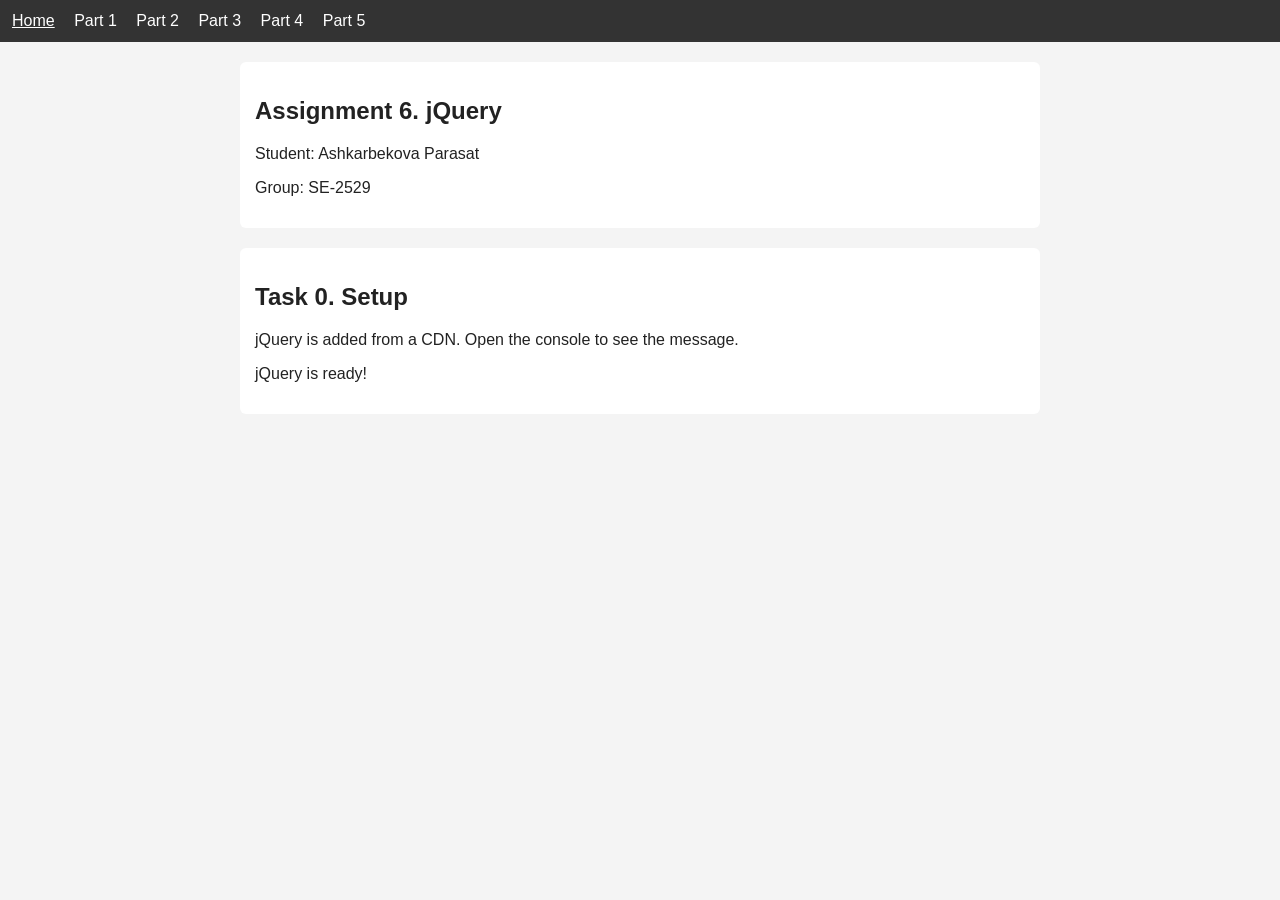
==== index.html @ 3f661ad1 "Add home page with jQuery setup" ====
<!DOCTYPE html>
<html lang="en">
<head>
  <meta charset="UTF-8">
  <meta name="viewport" content="width=device-width, initial-scale=1.0">
  <title>Assignment 6 - jQuery</title>
  <link rel="stylesheet" href="style.css">
</head>
<body>
  <nav>
    <a href="index.html" class="active">Home</a>
    <a href="part1.html">Part 1</a>
    <a href="part2.html">Part 2</a>
    <a href="part3.html">Part 3</a>
    <a href="part4.html">Part 4</a>
    <a href="part5.html">Part 5</a>
  </nav>
  <main>
    <section>
      <h1>Assignment 6. jQuery</h1>
      <p>Student: Ashkarbekova Parasat</p>
      <p>Group: SE-2529</p>
    </section>
    <section>
      <h2>Task 0. Setup</h2>
      <p>jQuery is added from a CDN. Open the console to see the message.</p>
      <p id="status">jQuery is not ready.</p>
    </section>
  </main>
  <script src="https://code.jquery.com/jquery-3.7.1.min.js"></script>
  <script src="js/index.js"></script>
</body>
</html>
---- style.css ----
body {
  font-family: Arial, sans-serif;
  margin: 0;
  background: #f4f4f4;
  color: #222;
}

nav {
  background: #333;
  padding: 12px;
}

nav a {
  color: #fff;
  margin-right: 15px;
  text-decoration: none;
}

nav a.active {
  text-decoration: underline;
}

main {
  max-width: 800px;
  margin: 20px auto;
  padding: 0 15px;
}

section {
  background: #fff;
  padding: 15px;
  margin-bottom: 20px;
  border-radius: 6px;
}

button {
  padding: 6px 12px;
  margin: 4px 4px 4px 0;
  cursor: pointer;
}
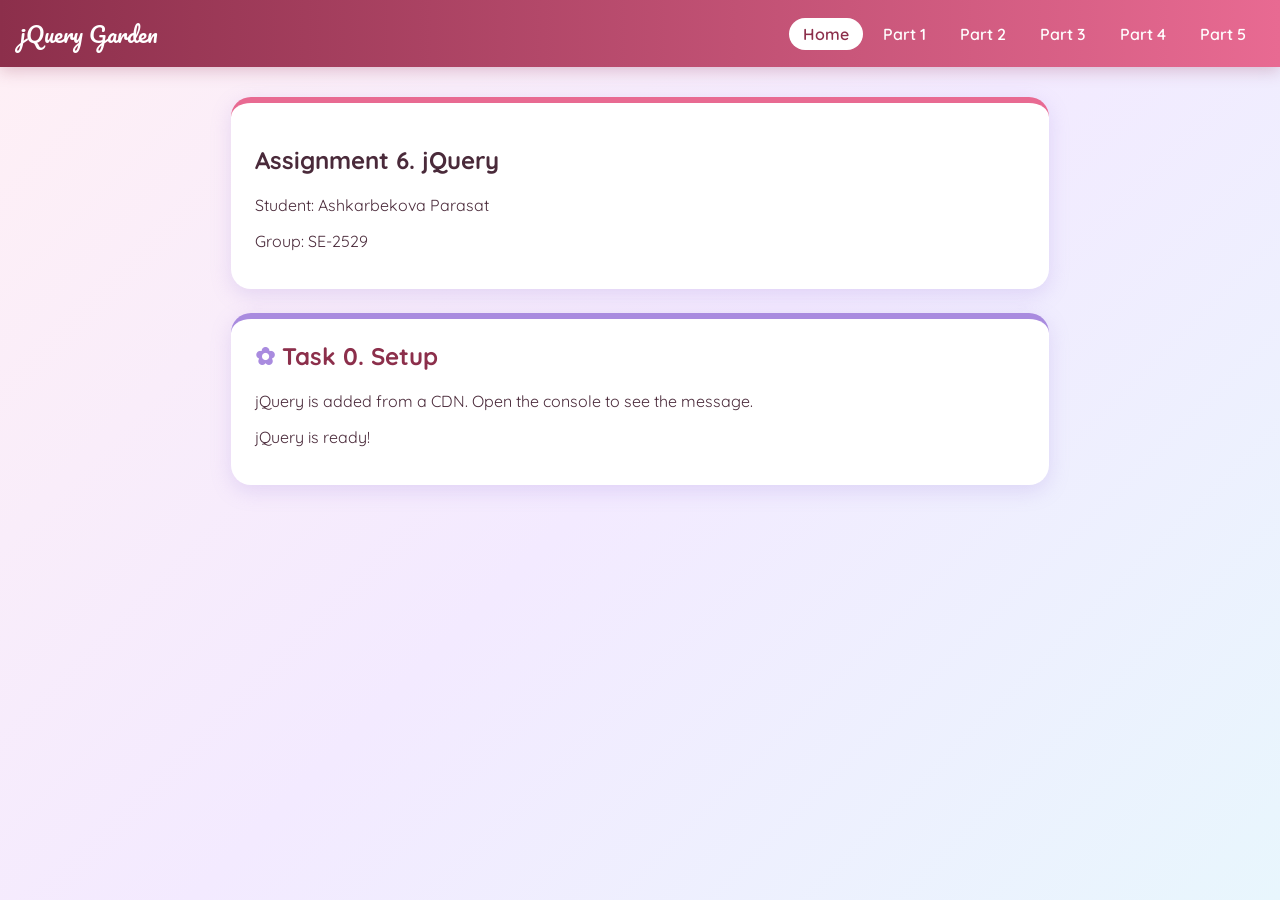
==== commit d68199f2: "Add logo and page titles, use new images Co-Authored-By: Claude Opus 5.5 <noreply@anthropic.com>" ====
--- a/index.html
+++ b/index.html
@@ -8,6 +8,7 @@
 </head>
 <body>
   <nav>
+    <span class="logo">jQuery Garden</span>
     <a href="index.html" class="active">Home</a>
     <a href="part1.html">Part 1</a>
     <a href="part2.html">Part 2</a>
--- a/style.css
+++ b/style.css
@@ -1,40 +1,136 @@
+@import url("https://fonts.googleapis.com/css2?family=Pacifico&family=Quicksand:wght@400;600;700&display=swap");
+
+:root {
+  --burgundy: #8c2f4b;
+  --rose: #e86a92;
+  --pink: #f7c6d9;
+  --blush: #fff0f5;
+  --lavender: #a98bdf;
+  --sky: #5fb3e0;
+  --mint: #4fb38a;
+  --butter: #ffe8a3;
+  --peach: #f4945c;
+  --text: #4a2a3a;
+}
+
+* {
+  box-sizing: border-box;
+}
+
 body {
-  font-family: Arial, sans-serif;
   margin: 0;
-  background: #f4f4f4;
-  color: #222;
+  min-height: 100vh;
+  font-family: "Quicksand", Arial, sans-serif;
+  color: var(--text);
+  background: linear-gradient(135deg, #fff0f5 0%, #f3eaff 50%, #e8f6fd 100%);
 }
 
 nav {
-  background: #333;
-  padding: 12px;
+  display: flex;
+  flex-wrap: wrap;
+  align-items: center;
+  gap: 6px;
+  padding: 14px 20px;
+  background: linear-gradient(90deg, var(--burgundy), var(--rose));
+  box-shadow: 0 4px 15px rgba(140, 47, 75, 0.25);
+}
+
+.logo {
+  margin-right: auto;
+  font-family: "Pacifico", cursive;
+  font-size: 22px;
+  color: #fff;
 }
 
 nav a {
+  padding: 6px 14px;
+  border-radius: 20px;
   color: #fff;
-  margin-right: 15px;
+  font-weight: 600;
   text-decoration: none;
+  transition: background 0.3s;
+}
+
+nav a:hover {
+  background: rgba(255, 255, 255, 0.2);
 }
 
 nav a.active {
-  text-decoration: underline;
+  background: #fff;
+  color: var(--burgundy);
 }
 
 main {
-  max-width: 800px;
-  margin: 20px auto;
-  padding: 0 15px;
+  max-width: 850px;
+  margin: 30px auto;
+  padding: 0 16px;
+}
+
+.page-title {
+  margin: 10px 0 25px;
+  font-family: "Pacifico", cursive;
+  font-size: 34px;
+  font-weight: 400;
+  text-align: center;
+  color: var(--burgundy);
 }
 
 section {
+  --accent: var(--rose);
+  margin-bottom: 24px;
+  padding: 22px 24px;
   background: #fff;
-  padding: 15px;
-  margin-bottom: 20px;
-  border-radius: 6px;
+  border-top: 6px solid var(--accent);
+  border-radius: 20px;
+  box-shadow: 0 6px 20px rgba(169, 139, 223, 0.25);
+}
+
+section:nth-of-type(2) {
+  --accent: var(--lavender);
+}
+
+section:nth-of-type(3) {
+  --accent: var(--mint);
+}
+
+section h2 {
+  margin-top: 0;
+  color: var(--burgundy);
+}
+
+section h2::before {
+  content: "✿ ";
+  color: var(--accent);
 }
 
 button {
-  padding: 6px 12px;
-  margin: 4px 4px 4px 0;
+  margin: 4px 6px 4px 0;
+  padding: 9px 18px;
+  border: none;
+  border-radius: 25px;
+  background: var(--accent);
+  color: #fff;
+  font-family: inherit;
+  font-weight: 700;
   cursor: pointer;
+  box-shadow: 0 3px 8px rgba(0, 0, 0, 0.12);
+  transition: transform 0.2s, filter 0.2s;
 }
+
+button:hover {
+  transform: translateY(-2px);
+  filter: brightness(1.1);
+}
+
+a {
+  color: var(--burgundy);
+  font-weight: 700;
+}
+
+img {
+  display: block;
+  width: 240px;
+  max-width: 100%;
+  margin-top: 14px;
+  border-radius: 16px;
+}
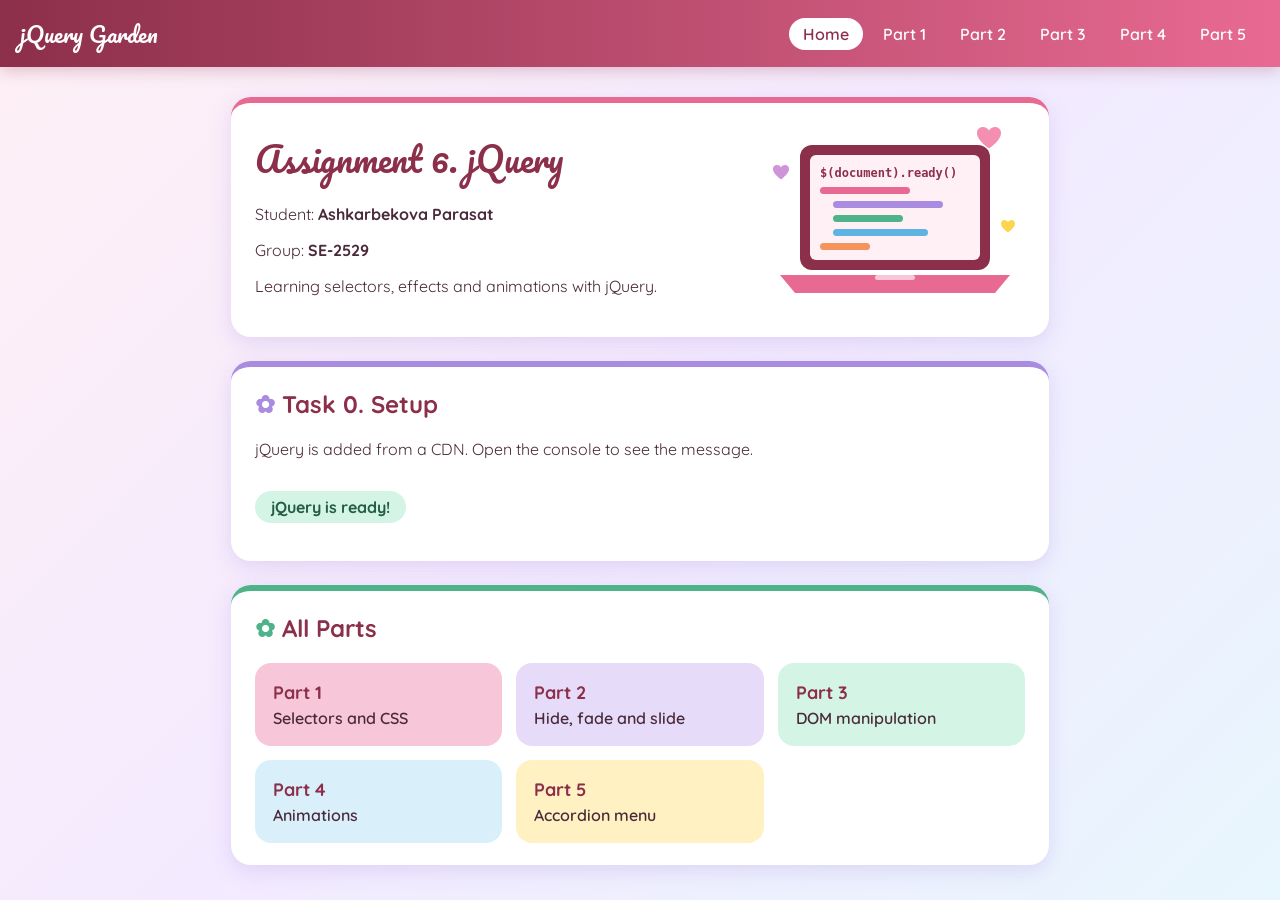
==== commit 130eb2e8: "Redesign home page with hero and part tiles Co-Authored-By: Claude Opus 5.5 <noreply@anthropic.com>" ====
--- a/index.html
+++ b/index.html
@@ -17,15 +17,29 @@
     <a href="part5.html">Part 5</a>
   </nav>
   <main>
-    <section>
-      <h1>Assignment 6. jQuery</h1>
-      <p>Student: Ashkarbekova Parasat</p>
-      <p>Group: SE-2529</p>
+    <section class="hero">
+      <div>
+        <h1 class="page-title">Assignment 6. jQuery</h1>
+        <p>Student: <b>Ashkarbekova Parasat</b></p>
+        <p>Group: <b>SE-2529</b></p>
+        <p>Learning selectors, effects and animations with jQuery.</p>
+      </div>
+      <img src="images/laptop.svg" alt="Laptop with code">
     </section>
     <section>
       <h2>Task 0. Setup</h2>
       <p>jQuery is added from a CDN. Open the console to see the message.</p>
-      <p id="status">jQuery is not ready.</p>
+      <p id="status" class="badge">jQuery is not ready.</p>
+    </section>
+    <section>
+      <h2>All Parts</h2>
+      <div class="tiles">
+        <a class="tile" href="part1.html"><b>Part 1</b>Selectors and CSS</a>
+        <a class="tile" href="part2.html"><b>Part 2</b>Hide, fade and slide</a>
+        <a class="tile" href="part3.html"><b>Part 3</b>DOM manipulation</a>
+        <a class="tile" href="part4.html"><b>Part 4</b>Animations</a>
+        <a class="tile" href="part5.html"><b>Part 5</b>Accordion menu</a>
+      </div>
     </section>
   </main>
   <script src="https://code.jquery.com/jquery-3.7.1.min.js"></script>
--- a/style.css
+++ b/style.css
@@ -134,3 +134,77 @@
   margin-top: 14px;
   border-radius: 16px;
 }
+
+.hero {
+  display: flex;
+  flex-wrap: wrap;
+  align-items: center;
+  justify-content: space-between;
+  gap: 20px;
+}
+
+.hero .page-title {
+  margin: 0 0 10px;
+  text-align: left;
+}
+
+.hero img {
+  width: 260px;
+  margin: 0;
+}
+
+.badge {
+  display: inline-block;
+  padding: 6px 16px;
+  border-radius: 20px;
+  background: #d4f5e6;
+  color: #245c45;
+  font-weight: 700;
+}
+
+.tiles {
+  display: grid;
+  grid-template-columns: repeat(auto-fit, minmax(200px, 1fr));
+  gap: 14px;
+}
+
+.tile {
+  display: block;
+  padding: 18px;
+  border-radius: 16px;
+  color: var(--text);
+  font-weight: 600;
+  text-decoration: none;
+  transition: transform 0.2s;
+}
+
+.tile:hover {
+  transform: translateY(-4px);
+}
+
+.tile b {
+  display: block;
+  margin-bottom: 4px;
+  font-size: 18px;
+  color: var(--burgundy);
+}
+
+.tile:nth-child(1) {
+  background: var(--pink);
+}
+
+.tile:nth-child(2) {
+  background: #e6dcfa;
+}
+
+.tile:nth-child(3) {
+  background: #d4f5e6;
+}
+
+.tile:nth-child(4) {
+  background: #d9f0fb;
+}
+
+.tile:nth-child(5) {
+  background: #fff1c1;
+}
